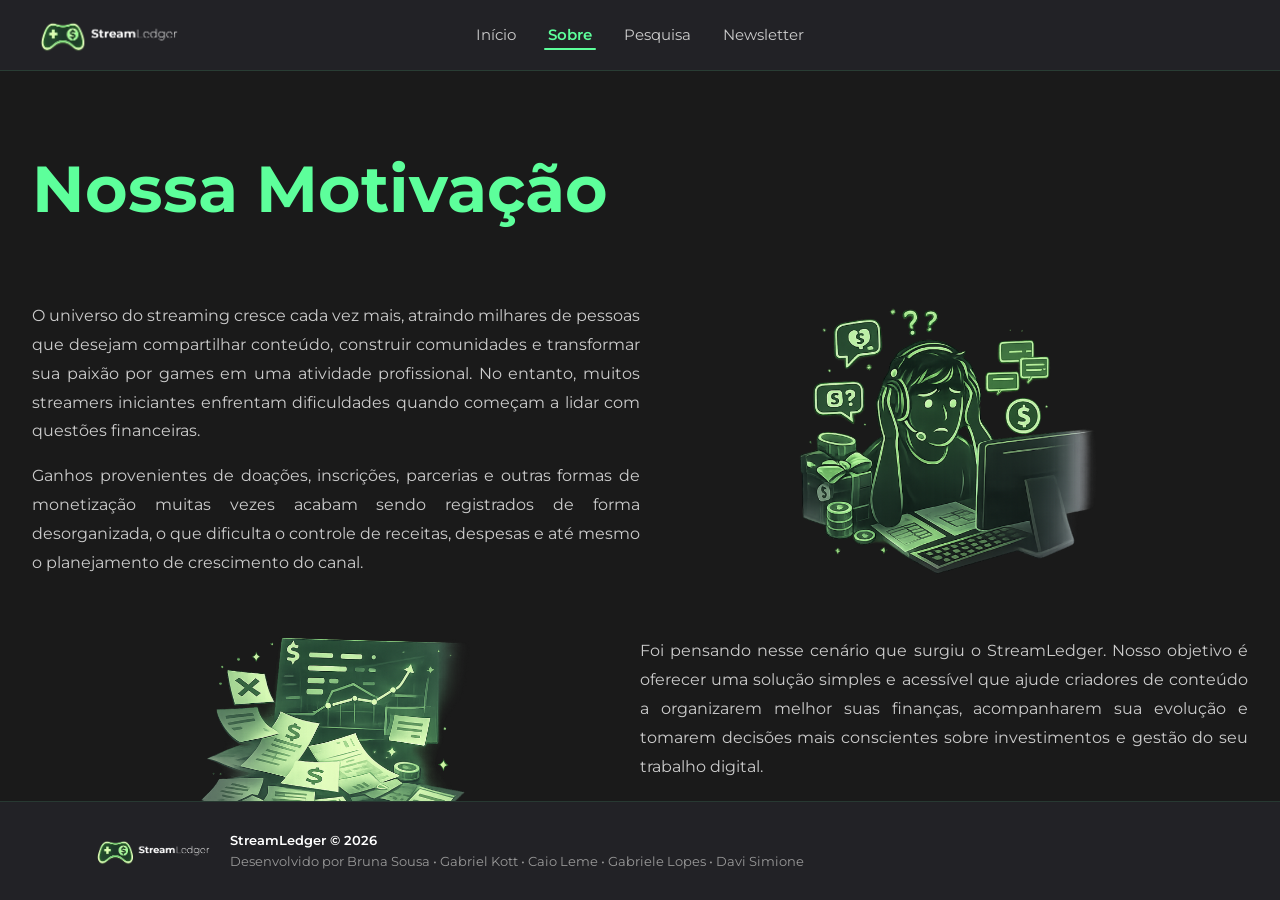
==== about.html @ 036e6f87 "Update logo image paths in about.html" ====
<!DOCTYPE html>
<html lang="pt-BR">
<head>
  <meta charset="UTF-8">
  <meta name="viewport" content="width=device-width, initial-scale=1.0">
  <title>StreamLedger | Sobre</title>
<link rel="stylesheet" href="css/style.css">
  <link href="https://fonts.googleapis.com/css2?family=Montserrat:wght@300;400;500;600;700;800&display=swap" rel="stylesheet">
</head>
<body>

  <header>
    <div class="nav__container">
      <a href="index.html">
        <img src="assets/logo.png" alt="StreamLedger" class="nav__logo">
      </a>
      <nav>
        <ul>
          <li><a href="index.html">Início</a></li>
          <li><a href="about.html" class="nav__link--active">Sobre</a></li>
          <li><a href="research.html">Pesquisa</a></li>
          <li><a href="news.html">Newsletter</a></li>
        </ul>
      </nav>
    </div>
  </header>

  <main>
    <div class="page__container">

      <section class="section-hero">
        <h1>Nossa Motivação</h1>
      </section>

      <div class="two-col">
        <div>
          <p>
            O universo do streaming cresce cada vez mais, atraindo milhares de pessoas que desejam
            compartilhar conteúdo, construir comunidades e transformar sua paixão por games em uma
            atividade profissional. No entanto, muitos streamers iniciantes enfrentam dificuldades
            quando começam a lidar com questões financeiras.
          </p>
          <p>
            Ganhos provenientes de doações, inscrições, parcerias e outras formas de monetização
            muitas vezes acabam sendo registrados de forma desorganizada, o que dificulta o controle
            de receitas, despesas e até mesmo o planejamento de crescimento do canal.
          </p>
        </div>
        <div class="two-col__media two-col__media--motivation" role="img" aria-label="Streamer com dificuldades financeiras"></div>
      </div>

      <div class="two-col">
        <div class="two-col__media two-col__media--solution" role="img" aria-label="Documentos e moedas organizados"></div>
        <div>
          <p>
            Foi pensando nesse cenário que surgiu o StreamLedger. Nosso objetivo é oferecer uma
            solução simples e acessível que ajude criadores de conteúdo a organizarem melhor suas
            finanças, acompanharem sua evolução e tomarem decisões mais conscientes sobre
            investimentos e gestão do seu trabalho digital.
          </p>
          <p>
            Acreditamos que, com as ferramentas certas, streamers podem focar no que realmente
            importa: criar conteúdo, crescer sua comunidade e transformar sua paixão em algo
            sustentável.
          </p>
        </div>
      </div>

      <hr class="section-divider">

      <section class="solution">
        <h2>Nossa Solução</h2>
        <div class="solution__content">
          <p>
            O StreamLedger foi pensado para simplificar a gestão financeira de streamers iniciantes,
            reunindo em um único lugar as informações mais importantes sobre seus ganhos e despesas
            dentro do universo do streaming.
          </p>
          <p>
            A plataforma oferece uma visão geral clara e organizada, através de um dashboard com
            gráficos e indicadores que permitem acompanhar faturamento, custos, lucro e movimentações
            recentes. Dessa forma, o streamer consegue entender melhor de onde vem sua receita e como
            seu dinheiro está sendo utilizado.
          </p>
          <p>
            Além disso, o StreamLedger também permite registrar entradas como doações, inscrições e
            outras fontes de monetização, bem como controlar despesas relacionadas ao canal, como
            equipamentos, softwares ou melhorias no setup. A plataforma também busca facilitar o
            acompanhamento de obrigações financeiras e impostos, ajudando o criador de conteúdo a
            manter tudo mais organizado.
          </p>
          <p>
            Com isso, o StreamLedger transforma dados financeiros em informações claras e acessíveis,
            permitindo que streamers iniciantes tenham mais controle sobre seu crescimento e consigam
            administrar sua atividade de forma mais profissional.
          </p>
        </div>
      </section>

    </div>
  </main>

  <footer>
    <div class="footer__inner">
      <img src="assets/logo.png" alt="StreamLedger" class="footer__logo">
      <div class="footer__text">
        <strong>StreamLedger © 2026</strong><br>
        Desenvolvido por Bruna Sousa &bull; Gabriel Kott &bull; Caio Leme &bull; Gabriele Lopes &bull; Davi Simione
      </div>
    </div>
  </footer>

</body>
</html>
---- css/style.css ----
:root {
  --bg:         #1a1a1a;
  --bg-header:  #222226;
  --neon:       #5DFF9B;
  --neon-hover: #39FF88;
  --neon-dim:   rgba(93,255,155,0.05);
  --neon-glow:  0 0 12px rgba(93,255,155,0.6);
  --card:       #242424;
  --border:     rgba(93,255,155,0.25);
  --text:       #ffffff;
  --text-dim:   #cccccc;
  --text-muted: #999999;
  --red:        #ff4466;
  --yellow:     #ffcc00;
  --radius:     8px;
  --font-title: 'Montserrat', sans-serif;
  --min-viewport: 380px;
}

*, *::before, *::after { margin:0; padding:0; box-sizing:border-box; }
html {
  scroll-behavior: smooth;
  min-width: var(--min-viewport);
}

body {
  background: var(--bg);
  color: var(--text);
  font-family: 'Montserrat', sans-serif;
  font-size: 16px;
  font-weight: normal;
  line-height: 1.65;
  min-width: var(--min-viewport);
  height: 100vh;
  display: flex;
  flex-direction: column;
  overflow: hidden;
}

p, span { font-size: 16px; font-weight: normal; }

img { max-width: 100%; display: block; }
a { color: var(--neon); text-decoration: none; transition: color 0.2s; }
a:hover { color: var(--neon-hover); }

h1 { font-size: 65px; font-weight: 700; }

header {
  background: var(--bg-header);
  border-bottom: 1px solid rgba(93,255,155,0.12);
  position: sticky;
  top: 0;
  z-index: 100;
}

main {
  flex: 1;
  overflow: auto;
  scrollbar-width: thin;
  scrollbar-color: var(--neon) var(--bg);
}

main.page--centered {
  display: flex;
  flex-direction: column;
}

.nav__container {
  max-width: 1280px;
  margin: 0 auto;
  padding: 12px 16px;
  display: flex;
  flex-direction: column;
  align-items: center;
  justify-content: center;
  min-height: 56px;
  gap: 12px;
}

.nav__container nav {
  width: 100%;
  display: flex;
  justify-content: center;
}

.nav__container nav ul {
  justify-content: center;
  flex-wrap: wrap;
  gap: 4px;
}

.nav__container > a {
  position: relative;
  flex-shrink: 0;
}

.nav__logo {
  height: 36px;
  width: auto;
}

nav ul {
  list-style: none;
  display: flex;
  gap: 8px;
}

nav ul li a {
  padding: 6px 10px;
  font-size: 13px;
  color: #ccc;
  border-radius: 4px;
  transition: color 0.2s;
}

@media (min-width: 600px) {
  .nav__container {
    flex-direction: row;
    padding: 0 24px;
    min-height: 64px;
    flex-wrap: nowrap;
    justify-content: flex-start;
  }

  .nav__container nav {
    width: auto;
  }

  .nav__container nav ul {
    justify-content: flex-end;
  }

  .nav__logo {
    height: 40px;
  }

  nav ul li a {
    font-size: 14px;
    padding: 6px 12px;
  }
}

@media (min-width: 801px) {
  .nav__container {
    padding: 0 32px;
    height: 70px;
    position: relative;
    justify-content: flex-start;
  }

  .nav__container nav {
    position: absolute;
    left: 50%;
    transform: translateX(-50%);
  }

  .nav__logo {
    height: 44px;
  }

  nav ul li a {
    font-size: 15px;
    padding: 6px 14px;
  }

  nav ul li a.nav__link--active::after {
    left: 14px;
    right: 14px;
  }
}

nav ul li a:hover { color: var(--neon-hover); }

nav ul li a.nav__link--active {
  color: var(--neon);
  font-weight: 600;
  position: relative;
}

nav ul li a.nav__link--active::after {
  content: '';
  position: absolute;
  left: 10px;
  right: 10px;
  bottom: 0;
  height: 2px;
  background: var(--neon);
  border-radius: 1px;
}

.page__container {
  max-width: 1280px;
  margin: 0 auto;
  padding: 0 32px;
  width: 100%;
}

.hero {
  padding: 80px 0 60px;
}

.hero__inner {
  display: grid;
  grid-template-columns: 1fr 1fr;
  gap: 40px;
  align-items: center;
}

.hero__text h1 {
  font-size: 65px;
  font-weight: 700;
  color: var(--neon);
  line-height: 1.1;
  margin-bottom: 28px;
}

.hero__text p {
  font-size: 16px;
  font-weight: normal;
  color: var(--text-dim);
  line-height: 1.8;
}

.hero__image {
  display: flex;
  justify-content: center;
  align-items: center;
}

.hero__image img {
  max-width: min(460px, 85%);
  width: 100%;
  height: auto;
  display: block;
}

.section-hero {
  padding: 64px 0 40px;
}

.section-hero h1 {
  font-size: 65px;
  font-weight: 700;
  color: var(--neon);
  margin-bottom: 20px;
}

.two-col {
  display: grid;
  grid-template-columns: 1fr 1fr;
  align-items: center;
  margin-bottom: 60px;
}

.two-col--reversed {
  display: flex;
  flex-direction: row-reverse;
  direction: ltr;
}
.two-col--reversed > * {
  flex: 1;
  min-width: 0;
}

.two-col p {
  font-size: 16px;
  font-weight: normal;
  color: var(--text-dim);
  line-height: 1.8;
  margin-bottom: 16px;
  text-align: justify;
}

.two-col p:last-child { margin-bottom: 0; }

.two-col__media,
.research-section__media {
  display: flex;
  justify-content: center;
  align-items: center;
}

.two-col__media img,
.research-section__media img {
  max-width: 100%;
  height: auto;
}

.two-col .two-col__media {
  height: 100%;
  min-height: 0;
  background-repeat: no-repeat;
  background-position: center;
  background-size: contain;
}

.two-col .two-col__media--motivation {
  background-image: url(../assets/motivacao.svg);
}

.two-col .two-col__media--solution {
  background-image: url(../assets/solucao.svg);
}

.solution {
  padding: 48px 0;
  border-top: 1px solid rgba(93,255,155,0.1);
}

.solution__content {
  display: flex;
  flex-direction: column;
  max-width: 800px;
  margin: 0 auto;
}
.solution h2 {
  font-size: 36px;
  font-weight: 800;
  color: var(--neon);
  text-align: center;
  margin-bottom: 32px;
}

.solution p {
  font-size: 16px;
  font-weight: normal;
  color: var(--text-dim);
  line-height: 1.85;
  margin-bottom: 20px;
}

.research-hero {
  padding: 64px 0 20px;
  text-align: center;
}

.research-hero__content {
  display: flex;
  flex-direction: column;
  max-width: 800px;
  margin: 0 auto;
  text-align: left;
  gap: 20px;
}

.research-hero h1 {
  font-size: 65px;
  font-weight: 700;
  color: var(--neon);
  margin-bottom: 28px;
  line-height: 1.2;
}

.research-hero p {
  font-size: 16px;
  font-weight: normal;
  color: var(--text-dim);
  line-height: 1.8;
  max-width: 820px;
}

.table-wrapper {
  overflow-x: auto;
  border: 1px solid var(--border);
  border-radius: var(--radius);
  margin: 36px 0;
}

table {
  width: 100%;
  border-collapse: collapse;
  font-size: 14px;
}

thead {
  background: #1e3020;
}

thead th {
  padding: 14px 20px;
  text-align: left;
  font-weight: 700;
  color: var(--neon);
  font-size: 13px;
  letter-spacing: 0.5px;
  border-bottom: 1px solid var(--border);
}

tbody tr {
  border-bottom: 1px solid rgba(255,255,255,0.06);
  transition: background 0.15s;
}

tbody tr:last-child { border-bottom: none; }
tbody tr:hover { background: rgba(93,255,155,0.05); }

tbody td {
  padding: 13px 20px;
  color: var(--text-dim);
  vertical-align: middle;
}

.table__platform {
  display: inline-flex;
  align-items: center;
  gap: 8px;
  font-weight: 600;
  color: var(--text);
}

.table__badge {
  width: 28px; height: 28px;
  border-radius: 6px;
  display: flex; align-items: center; justify-content: center;
  font-size: 13px;
  font-weight: 800;
}

.badge {
  display: inline-block;
  padding: 2px 10px;
  border-radius: 20px;
  font-size: 12px;
  font-weight: 600;
}

.badge--high   { background: rgba(93,255,155,0.12); color: var(--neon); border: 1px solid rgba(93,255,155,0.3); }
.badge--medium { background: rgba(255,204,0,0.12);  color: var(--yellow); border: 1px solid rgba(255,204,0,0.3); }

.research-section {
  padding: 48px 0;
  border-top: 1px solid rgba(93,255,155,0.1);
}

.research-section h2 {
  font-size: 34px;
  font-weight: 800;
  color: var(--neon);
  text-align: center;
  margin-bottom: 28px;
}

.research-section__cols {
  display: flex;
  align-items: stretch;
  gap: 24px;
  width: 100%;
}

.research-section__cols .research-section__text {
  flex: 1 1 50%;
  display: flex;
  flex-direction: column;
  gap: 20px;
}

.research-section__cols .research-section__media {
  flex: 1 1 50%;
  min-width: 0;
  display: flex;
  justify-content: center;
  align-items: center;
}

.research-section__cols .research-section__media img {
  width: 100%;
  max-width: 100%;
  height: auto;
}

.research-section__cols p {
  font-size: 16px;
  font-weight: normal;
  color: var(--text-dim);
  line-height: 1.8;
  margin: 0;
}

.research-section__full p {
  font-size: 16px;
  font-weight: normal;
  color: var(--text-dim);
  line-height: 1.85;
  margin-bottom: 20px;
}

.research-section__full p:last-child { margin-bottom: 0; }

.media-block {
  margin: 40px 0 0;
  border-radius: var(--radius);
  overflow: hidden;
  display: flex;
  justify-content: center;
}

.media-block video {
  width: 100%;
  max-width: 1030px;
  aspect-ratio: 1030 / 557;
  border-radius: var(--radius);
  border: 1px solid var(--border);
  display: block;
  object-fit: cover;
}

.newsletter {
  display: flex;
  align-items: center;
  flex: 1;
  padding: 40px 0;
}

.newsletter__inner {
  display: grid;
  grid-template-columns: 1fr 1fr;
  gap: 60px;
  align-items: center;
  width: 100%;
}

.newsletter__form-side {
  width: 100%;
  display: flex;
  flex-direction: column;
  align-items: center;
  justify-content: center;
}

.newsletter__form-side h1 {
  font-size: 65px;
  font-weight: 700;
  color: var(--neon);
  margin-bottom: 10px;
  line-height: 1.1;
}

.newsletter__form-side .newsletter__subtitle {
  font-size: 26px;
  color: var(--text-dim);
  margin-bottom: 36px;
  font-weight: lighter;
}

.newsletter__form {
  display: flex;
  align-items: center;
  justify-content: center;
  width: 100%;
  max-width: 468px;
  flex-direction: column;
  gap: 20px;
}
.form__group { margin-bottom: 20px; width: 100%; }

.form__label {
  display: block;
  font-size: 14px;
  color: #C1FAD7;
  margin-bottom: 8px;
  font-weight: 500;
}

.form__input {
  width: 100%;
  background: transparent;
  border: 1.5px solid var(--neon);
  color: var(--text);
  padding: 12px 16px 12px 42px;
  font-size: 14px;
  border-radius: 6px;
  outline: none;
  transition: border-color 0.2s, box-shadow 0.2s;
  font-family: inherit;
}

.form__input::placeholder { color: rgba(255,255,255,0.35); }
.form__input:focus {
  border-color: var(--neon-hover);
  box-shadow: 0 0 0 3px rgba(93,255,155,0.1);
}

.form__field-wrap {
  position: relative;
}

.form__field-icon {
  position: absolute;
  left: 14px;
  top: 50%;
  transform: translateY(-50%);
  color: var(--neon);
  font-size: 16px;
  opacity: 0.7;
  pointer-events: none;
  display: flex;
  align-items: center;
  justify-content: center;
}

.form__field-icon img {
  width: 20px;
  height: 20px;
  display: block;
  object-fit: contain;
}

.form__submit {
  display: block;
  width: 200px;
  padding: 11px 0;
  background: var(--neon);
  color: #0a0a0a;
  border: 1.5px solid var(--neon);
  border-radius: 6px;
  font-size: 15px;
  font-weight: 500;
  cursor: pointer;
  text-align: center;
  transition: background 0.2s, border-color 0.2s, transform 0.2s, box-shadow 0.2s;
  font-family: inherit;
  margin-top: 8px;
}

.form__submit:hover {
  background: var(--neon-hover);
  border-color: var(--neon-hover);
  color: #0a0a0a;
  transform: translateY(-2px);
  box-shadow: 0 4px 20px rgba(93, 255, 155, 0.35);
}

.form__submit:active {
  transform: translateY(0);
  box-shadow: 0 2px 8px rgba(93, 255, 155, 0.25);
}

.newsletter__media {
  display: flex;
  justify-content: center;
  align-items: center;
}

.success-page {
  min-height: calc(100vh - 70px - 80px);
  position: relative;
  display: flex;
  align-items: center;
  justify-content: center;
  padding: 60px 24px;
  overflow: hidden;
}

.success-page__bg {
  position: absolute;
  inset: 0;
  display: flex;
  align-items: center;
  justify-content: flex-end;
  padding-right: 40px;
  opacity: 0.25;
  filter: blur(3px);
  pointer-events: none;
}

.success-page__bg img { max-width: 460px; }

.success-page__card {
  position: relative;
  z-index: 1;
  background: #1e2a1e;
  border: 1.5px solid var(--neon);
  border-radius: 16px;
  padding: 56px 52px;
  text-align: center;
  max-width: 480px;
  width: 100%;
}

.success-page__card h2 {
  font-size: 42px;
  font-weight: 800;
  color: var(--neon);
  margin-bottom: 16px;
}

.success-page__card p {
  font-size: 16px;
  font-weight: normal;
  color: var(--text-dim);
  line-height: 1.7;
  margin-bottom: 32px;
}

.success-page__cta {
  display: inline-block;
  padding: 10px 32px;
  background: transparent;
  color: var(--text);
  border: 1.5px solid var(--neon);
  border-radius: 6px;
  font-size: 15px;
  font-weight: 500;
  cursor: pointer;
  transition: all 0.2s;
  font-family: inherit;
}

.success-page__cta:hover {
  background: rgba(93,255,155,0.1);
  color: var(--neon);
}

footer {
  background: var(--bg-header);
  border-top: 1px solid rgba(93,255,155,0.1);
  padding: 24px 16px;
}

.footer__inner {
  max-width: 1100px;
  margin: 0 auto;
  display: flex;
  flex-direction: column;
  align-items: center;
  gap: 12px;
  text-align: center;
}

.footer__logo {
  height: 32px;
  width: auto;
}

.footer__text {
  font-size: 12px;
  color: var(--text-muted);
  line-height: 1.6;
}

@media (min-width: 480px) {
  footer {
    padding: 24px 20px;
  }

  .footer__inner {
    gap: 14px;
  }

  .footer__text {
    font-size: 13px;
  }
}

@media (min-width: 601px) {
  footer {
    padding: 28px 32px;
  }

  .footer__inner {
    flex-direction: row;
    align-items: center;
    gap: 16px;
    text-align: left;
  }

  .footer__logo {
    height: 36px;
  }
}

.footer__text strong {
  color: var(--text);
  font-weight: 600;
}

.section-divider {
  border: none;
  border-top: 1px solid rgba(93,255,155,0.1);
  margin: 0;
}

.scanlines::before {
  content: '';
  position: relative;
  inset: 0;
  background: repeating-linear-gradient(
    0deg,
    transparent,
    transparent 2px,
    rgba(0,0,0,0.03) 2px,
    rgba(0,0,0,0.03) 4px
  );
  pointer-events: none;
  z-index: 9999;
}

.hero { position: relative; overflow: hidden; }

.hero h1 {
  font-size: 65px;
  font-weight: 700;
  margin-bottom: 16px;
}

.hero h1 span { color: var(--neon); }

.hero > p {
  font-size: 16px;
  font-weight: normal;
  color: var(--text-dim);
  line-height: 1.8;
  max-width: 680px;
  margin: 0 auto;
  text-align: center;
}

.hero-glow {
  position: absolute;
  width: 500px;
  height: 500px;
  background: radial-gradient(circle, rgba(93,255,155,0.07) 0%, transparent 70%);
  top: 50%;
  left: 50%;
  transform: translate(-50%, -50%);
  pointer-events: none;
}

.hero-tag {
  font-family: var(--font-title);
  font-size: 13px;
  letter-spacing: 3px;
  color: var(--neon);
  text-transform: uppercase;
  margin-bottom: 12px;
  opacity: 0.85;
  text-align: center;
}

.section-tag {
  font-family: var(--font-title);
  font-size: 13px;
  letter-spacing: 2px;
  color: var(--neon);
  text-transform: uppercase;
  margin-bottom: 6px;
  opacity: 0.85;
}

.section-title span { color: var(--neon); }

.form-panel {
  background: var(--card);
  border: 1px solid var(--border);
  border-radius: var(--radius);
  padding: 32px;
}

.form-row {
  display: grid;
  grid-template-columns: 1fr 1fr;
  gap: 16px;
}

.form-select {
  width: 100%;
  background: transparent;
  border: 1.5px solid var(--neon);
  color: var(--text);
  padding: 12px 36px 12px 16px;
  font-size: 14px;
  border-radius: 6px;
  outline: none;
  transition: border-color 0.2s, box-shadow 0.2s;
  font-family: inherit;
  cursor: pointer;
  appearance: none;
  background-image: url("data:image/svg+xml,%3Csvg xmlns='http://www.w3.org/2000/svg' width='12' height='8' viewBox='0 0 12 8'%3E%3Cpath d='M1 1l5 5 5-5' stroke='%235DFF9B' stroke-width='1.5' fill='none' stroke-linecap='round'/%3E%3C/svg%3E");
  background-repeat: no-repeat;
  background-position: right 14px center;
}

.form-select option {
  background: var(--bg-header);
  color: var(--text);
}

.form-select:focus {
  border-color: var(--neon-hover);
  box-shadow: 0 0 0 3px rgba(93,255,155,0.1);
}

.form-textarea {
  width: 100%;
  background: transparent;
  border: 1.5px solid var(--neon);
  color: var(--text);
  padding: 12px 16px;
  font-size: 14px;
  border-radius: 6px;
  outline: none;
  transition: border-color 0.2s, box-shadow 0.2s;
  font-family: inherit;
  resize: vertical;
  min-height: 100px;
}

.form-textarea::placeholder { color: rgba(255,255,255,0.35); }

.form-textarea:focus {
  border-color: var(--neon-hover);
  box-shadow: 0 0 0 3px rgba(93,255,155,0.1);
}

.form-check {
  display: flex;
  align-items: flex-start;
  gap: 10px;
  font-size: 14px;
  color: var(--text-dim);
  cursor: pointer;
  line-height: 1.5;
}

.form-check input[type="checkbox"] {
  margin-top: 2px;
  accent-color: var(--neon);
  width: 16px;
  height: 16px;
  flex-shrink: 0;
  cursor: pointer;
}

.form-submit {
  display: block;
  width: 100%;
  padding: 14px 24px;
  background: var(--neon);
  color: #0a1a0f;
  border: none;
  border-radius: 6px;
  font-size: 15px;
  font-weight: 700;
  cursor: pointer;
  transition: all 0.2s;
  font-family: var(--font-title), inherit;
  letter-spacing: 0.5px;
  margin-top: 8px;
}

.form-submit:hover {
  background: var(--neon-hover);
  transform: translateY(-1px);
  box-shadow: 0 4px 16px rgba(93,255,155,0.25);
}

.card {
  background: var(--card);
  border: 1px solid var(--border);
  border-radius: var(--radius);
  padding: 20px;
}

.card-icon { font-size: 24px; margin-bottom: 8px; }

.card-title {
  font-weight: 700;
  font-size: 15px;
  color: var(--text);
  margin-bottom: 4px;
}

.styled-list { list-style: none; padding: 0; }

.styled-list li {
  position: relative;
  padding: 4px 0 4px 18px;
  font-size: 13px;
  color: var(--text-dim);
}

.styled-list li::before {
  content: '▸';
  position: absolute;
  left: 0;
  color: var(--neon);
  font-size: 11px;
}

.footer-links {
  display: flex;
  gap: 20px;
  justify-content: center;
  flex-wrap: wrap;
  margin-bottom: 12px;
}

.footer-links a {
  font-size: 13px;
  color: var(--text-muted);
  transition: color 0.2s;
}

.footer-links a:hover { color: var(--neon); }

.footer-desc {
  font-size: 13px;
  color: var(--text-muted);
  margin: 8px 0 16px;
  text-align: center;
}

.footer-copy {
  font-size: 12px;
  color: var(--text-muted);
  text-align: center;
}


.selector {
  border: solid red 1px;
}

@media (max-width: 800px) {
  .hero__inner,
  .two-col,
  .newsletter__inner { grid-template-columns: 1fr; }

  .research-section__cols {
    flex-direction: column;
  }
  .research-section__cols .research-section__text,
  .research-section__cols .research-section__media { flex: 1 1 auto; }

  .two-col--reversed { flex-direction: column-reverse; }

  .hero__text h1,
  .newsletter__form-side h1,
  .section-hero h1,
  .research-hero h1,
  .hero h1 { font-size: 42px; font-weight: 700; }

  .hero__image {
    order: -1;
    justify-content: center;
    align-items: center;
  }

  .hero__image img,
  .newsletter__media img,
  .research-section__media img {
    margin-left: auto;
    margin-right: auto;
    display: block;
  }

  .page__container { padding: 0 16px; }
  .form__submit { width: 100%; }

  .success-page__card { padding: 36px 24px; }

  .form-panel { padding: 20px; }
  .form-row { grid-template-columns: 1fr; }

  
}
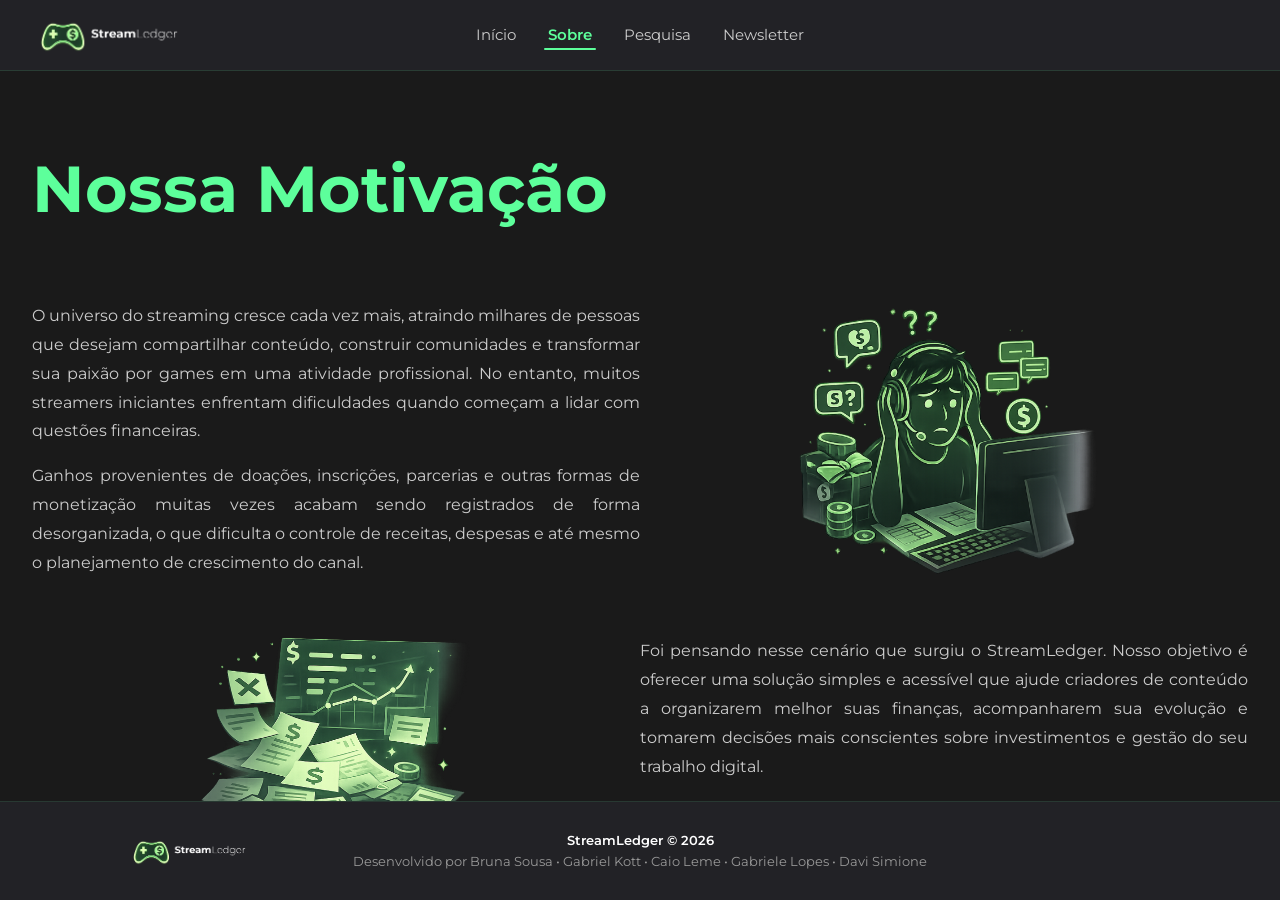
==== commit d2bea8ae: "Merge pull request #7 from GabrielKott/refactor Reafctor to Main" ====
--- a/about.html
+++ b/about.html
@@ -4,7 +4,7 @@
   <meta charset="UTF-8">
   <meta name="viewport" content="width=device-width, initial-scale=1.0">
   <title>StreamLedger | Sobre</title>
-<link rel="stylesheet" href="css/style.css">
+  <link rel="stylesheet" href="css/style.css">
   <link href="https://fonts.googleapis.com/css2?family=Montserrat:wght@300;400;500;600;700;800&display=swap" rel="stylesheet">
 </head>
 <body>
--- a/css/style.css
+++ b/css/style.css
@@ -23,6 +23,111 @@
   min-width: var(--min-viewport);
 }
 
+/* -------------------------------------------------- */
+/* Styles moved from /test.html (page-specific dashboard) */
+/* Kept here so global stylesheet controls appearance */
+
+/* pequenas extensões específicas para a página de dashboard */
+.dashboard { display:flex; min-height: calc(100vh - 0px); }
+.sidebar { width:220px; background:var(--bg-header); border-right:1px solid rgba(93,255,155,0.06); padding:24px; display:flex; flex-direction:column; gap:18px; }
+.sidebar .nav__logo { height:36px; }
+.nav-vertical ul{ list-style:none; padding:0; margin:0; display:flex; flex-direction:column; gap:10px; }
+.nav-vertical a{ display:flex; align-items:center; gap:12px; color:var(--text-dim); padding:10px; border-radius:8px; width:100%; transition:background .15s, color .15s, transform .12s; }
+.nav-vertical a:hover{ background: rgba(93,255,155,0.03); color:var(--neon); transform: translateX(6px); }
+.nav-vertical img.icon{ width:20px; height:20px; }
+
+.main-dashboard { flex:1; padding:28px 36px; overflow:auto; }
+.topbar { display:flex; justify-content:space-between; align-items:center; gap:12px; margin-bottom:20px; }
+.greeting { display:flex; align-items:center; gap:14px; }
+.greeting img { width:44px; height:44px; border-radius:8px; }
+.greeting h2 { color:var(--neon); margin:0; font-size:20px; }
+.greeting p { margin:0; color:var(--text-dim); font-size:13px; }
+
+
+.metrics { display:grid; grid-template-columns: repeat(3, 1fr); gap:16px; margin-bottom:20px; }
+.metric-card { background:var(--card); border:1px solid var(--border); padding:22px; border-radius:14px; display:block; transition:transform .12s, box-shadow .12s; position:relative; overflow:hidden; }
+.metric-card:hover { transform: translateY(-6px); box-shadow: var(--neon-glow); }
+.metric-badge { width:48px; height:48px; border-radius:12px; display:flex; align-items:center; justify-content:center; box-shadow: 0 4px 14px rgba(0,0,0,0.25); flex-shrink:0; }
+.metric-badge img{ width:24px; height:24px; display:block }
+.metric-meta { margin-left:0; }
+.metric-label { color:var(--text-dim); font-size:14px; margin-bottom:8px; }
+.metric-value { font-size:32px; font-weight:600; color:var(--text); line-height:1; margin-bottom:8px; }
+.metric-percent { font-size:14px; color:var(--text-dim); display:inline-block }
+.metric-percent .percent-number { font-weight:700; margin-right:8px; }
+.metric-percent .percent-note { color:var(--text-dim); font-weight:400; opacity:0.9 }
+.metric-percent .percent-number.positive { color:#27e36a; }
+.metric-percent .percent-number.negative { color:var(--red); }
+.metric-row { display:flex; align-items:center; gap:16px; }
+
+.transactions { background:var(--card); border:1px solid var(--border); border-radius:12px; padding:18px; }
+.transactions-header { padding-left:8px; }
+.transactions-header h1 { margin:0 0 4px 0; color:var(--text); font-size:32px; font-weight:600; line-height:1; }
+.transactions-subtitle { margin:0 0 10px 0; color:var(--text-dim); font-size:14px; font-weight:300; }
+.transaction-item { display:flex; justify-content:space-between; align-items:center; padding:12px 8px; border-bottom:1px solid rgba(255,255,255,0.03); transition:background .12s; }
+.transaction-item:last-child { border-bottom:none; }
+.transaction-item:hover { background: rgba(93,255,155,0.03); }
+.trans-left { display:flex; align-items:center; gap:12px; }
+.trans-avatar { width:40px; height:40px; border-radius:8px; background: rgba(255,255,255,0.02); display:flex; align-items:center; justify-content:center; }
+.trans-title { font-weight:700; color:var(--text); font-size:14px; }
+.trans-meta { font-size:12px; color:var(--text-muted); }
+.trans-amount { font-weight:800; }
+.trans-amount.positive { color:#27e36a; }
+.trans-amount.negative { color:var(--red); }
+
+.footer-dashboard { margin-top:18px; display:flex; align-items:center; gap:12px; color:var(--text-muted); }
+
+@media (max-width:900px) {
+  .sidebar{ display:none }
+  .metrics{ grid-template-columns:1fr; gap:14px }
+  .main-dashboard{ padding:18px }
+  .metric-value{ font-size:28px }
+  .metric-badge{ width:48px; height:48px; border-radius:10px }
+  .metric-badge img{ width:24px; height:24px }
+  .metric-row{ gap:12px; align-items:center }
+  .metric-meta{ margin-left:0 }
+  .transactions{ padding:14px }
+  .transaction-item{ padding:10px 6px }
+  .trans-title{ font-size:13px }
+  .trans-meta{ font-size:11px }
+}
+
+/* Adjust sidebar logo and footer layout */
+.sidebar .nav__logo { height:48px; }
+
+/* Make footer content span the full available width inside main (will not overlap sidebar)
+  - remove max-width so it stretches; keep padding aligned with main content */
+footer { padding:24px 0; }
+.footer__inner { max-width: none; width:100%; margin:0; padding:0 36px; box-sizing:border-box; display:flex; justify-content:center; align-items:center; gap:12px; position:relative; }
+.footer__logo { position:absolute; left:36px; top:50%; transform:translateY(-50%); height:36px; }
+.footer__text { text-align:center; margin:0 auto }
+
+/* hamburger menu (CSS only) */
+#nav-toggle { display: none; }
+.hamburger { display: none; background: transparent; border:1px solid rgba(255,255,255,0.04); padding:8px; border-radius:8px; cursor:pointer; }
+.hamburger .bars { width:18px; height:2px; background:var(--text); display:block; position:relative; }
+.hamburger .bars::before, .hamburger .bars::after { content: ''; position:absolute; left:0; width:18px; height:2px; background:var(--text); }
+.hamburger .bars::before { top:-6px; }
+.hamburger .bars::after { top:6px; }
+
+/* sidebar slide behavior on small screens */
+@media (max-width:900px) {
+  .sidebar { display:flex; position:fixed; left:0; top:0; bottom:0; width:260px; transform:translateX(-110%); transition:transform .28s ease; z-index:260; padding-top:20px; }
+  /* when checked, show sidebar */
+  #nav-toggle:checked ~ .dashboard .sidebar { transform: translateX(0); }
+
+  .nav-overlay { display:none; }
+  #nav-toggle:checked ~ .nav-overlay { display:block; position:fixed; inset:0; background:rgba(0,0,0,0.45); z-index:240; }
+  .hamburger { display:inline-flex; align-items:center; justify-content:center; }
+  .topbar { gap:8px; }
+  .greeting { margin-left:6px; }
+}
+@media (max-width:900px) {
+  .footer__inner { padding:0 18px }
+  .footer__logo { position:static; transform:none; height:32px }
+}
+
+/* End moved styles */
+
 body {
   background: var(--bg);
   color: var(--text);
@@ -111,6 +216,7 @@
   color: #ccc;
   border-radius: 4px;
   transition: color 0.2s;
+  width: 80px;
 }
 
 @media (min-width: 600px) {
@@ -221,6 +327,38 @@
   line-height: 1.8;
 }
 
+/* primary call-to-action button used across pages */
+.cta-btn {
+  display: inline-block;
+  padding: 10px 16px;
+  border-radius: 999px;
+  background: transparent;
+  border: 1.5px solid rgba(93,255,155,0.18);
+  color: var(--text);
+  cursor: pointer;
+  font-weight: 600;
+  text-decoration: none;
+  transition: background .20s ease, transform .12s ease, box-shadow .12s ease, color .12s ease;
+}
+.cta-btn:hover {
+  background: rgba(93,255,155,0.08);
+  transform: translateY(-2px);
+  box-shadow: 0 6px 18px rgba(93,255,155,0.06);
+}
+.cta-btn:focus {
+  outline: none;
+  box-shadow: 0 0 0 4px rgba(93,255,155,0.06);
+}
+
+/* small helpers to replace inline styles used in templates */
+.ml-8 { margin-left: 8px; }
+.mt-24 { margin-top: 24px; }
+.mt-28 { margin-top: 28px; }
+.mb-24 { margin-bottom: 24px; }
+.avatar-img-sm img { width: 22px; height: auto; }
+.flex-fill { flex: 1; }
+.footer--spaced { margin-top: 24px; }
+
 .hero__image {
   display: flex;
   justify-content: center;
@@ -536,10 +674,10 @@
 }
 
 .newsletter__form-side .newsletter__subtitle {
-  font-size: 26px;
+  font-size: 20px;
   color: var(--text-dim);
-  margin-bottom: 36px;
-  font-weight: lighter;
+  margin-bottom: 20px;
+  font-weight: 300;
 }
 
 .newsletter__form {
@@ -780,9 +918,10 @@
   margin: 0;
 }
 
+/* ── Scanlines overlay ───────────────────────────────────── */
 .scanlines::before {
   content: '';
-  position: relative;
+  position: fixed;
   inset: 0;
   background: repeating-linear-gradient(
     0deg,
@@ -795,6 +934,7 @@
   z-index: 9999;
 }
 
+/* ── Hero extras (cadastro) ──────────────────────────────── */
 .hero { position: relative; overflow: hidden; }
 
 .hero h1 {
@@ -837,6 +977,7 @@
   text-align: center;
 }
 
+/* ── Section labels ──────────────────────────────────────── */
 .section-tag {
   font-family: var(--font-title);
   font-size: 13px;
@@ -849,6 +990,7 @@
 
 .section-title span { color: var(--neon); }
 
+/* ── Form panel & layout ─────────────────────────────────── */
 .form-panel {
   background: var(--card);
   border: 1px solid var(--border);
@@ -862,6 +1004,7 @@
   gap: 16px;
 }
 
+/* ── Form elements ───────────────────────────────────────── */
 .form-select {
   width: 100%;
   background: transparent;
@@ -954,6 +1097,7 @@
   box-shadow: 0 4px 16px rgba(93,255,155,0.25);
 }
 
+/* ── Info cards ──────────────────────────────────────────── */
 .card {
   background: var(--card);
   border: 1px solid var(--border);
@@ -970,6 +1114,7 @@
   margin-bottom: 4px;
 }
 
+/* ── Styled list ─────────────────────────────────────────── */
 .styled-list { list-style: none; padding: 0; }
 
 .styled-list li {
@@ -987,6 +1132,7 @@
   font-size: 11px;
 }
 
+/* ── Footer extended (cadastro) ──────────────────────────── */
 .footer-links {
   display: flex;
   gap: 20px;
@@ -1063,4 +1209,4 @@
   .form-row { grid-template-columns: 1fr; }
 
   
-}
+}
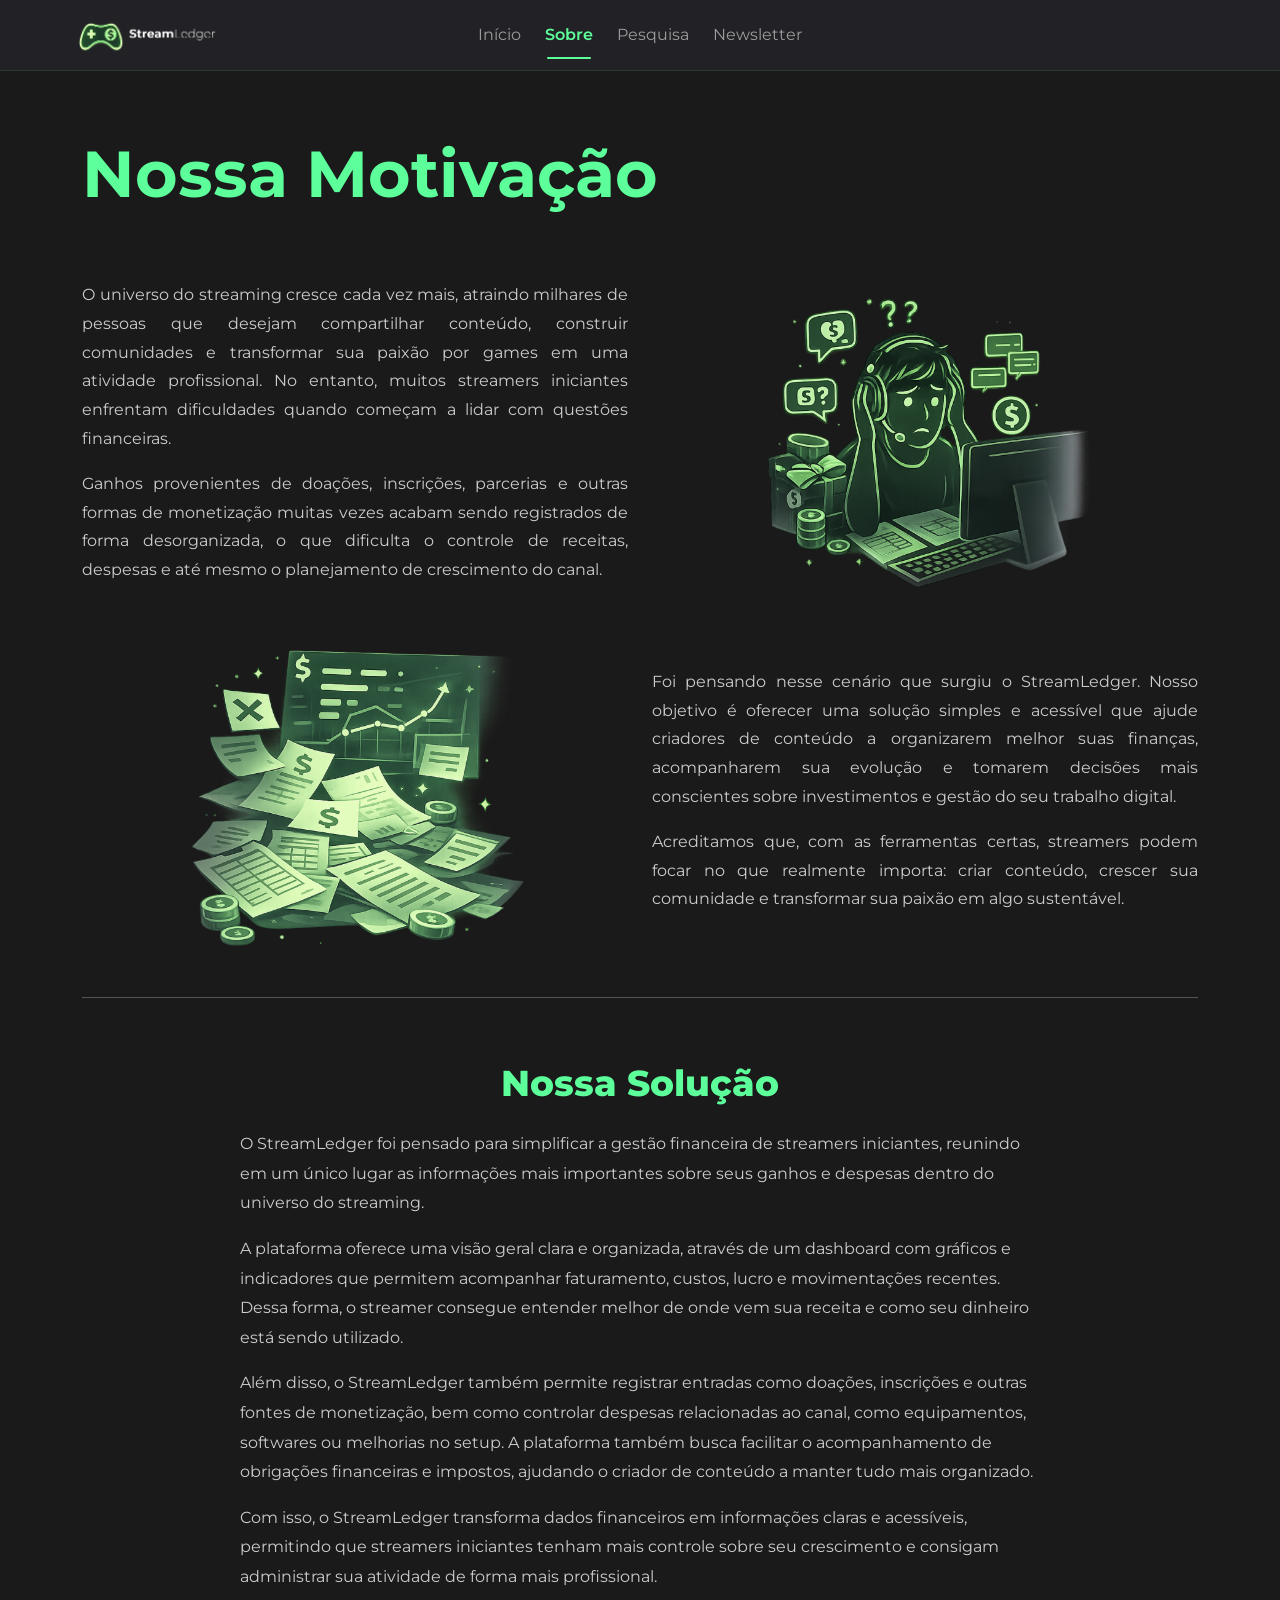
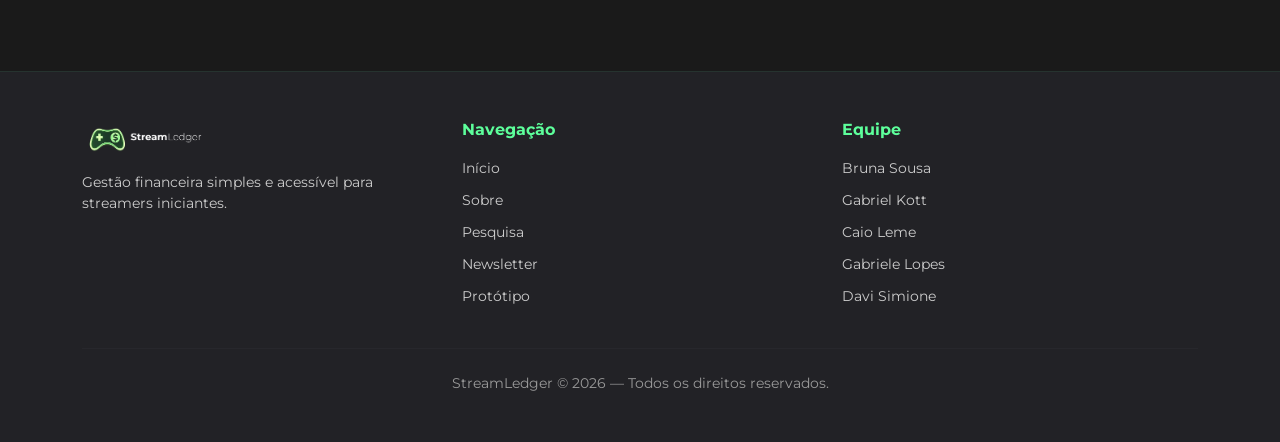
==== commit 24d611a3: "Refactor: update HTML structure and styles across multiple pages to enhance UI with Bootstrap integr" ====
--- a/about.html
+++ b/about.html
@@ -1,64 +1,80 @@
 <!DOCTYPE html>
-<html lang="pt-BR">
+<html lang="pt-BR" data-bs-theme="dark">
 <head>
   <meta charset="UTF-8">
   <meta name="viewport" content="width=device-width, initial-scale=1.0">
   <title>StreamLedger | Sobre</title>
+  <link href="https://cdn.jsdelivr.net/npm/bootstrap@5.3.3/dist/css/bootstrap.min.css" rel="stylesheet">
+  <link href="https://fonts.googleapis.com/css2?family=Montserrat:wght@300;400;500;600;700;800&display=swap" rel="stylesheet">
   <link rel="stylesheet" href="css/style.css">
-  <link href="https://fonts.googleapis.com/css2?family=Montserrat:wght@300;400;500;600;700;800&display=swap" rel="stylesheet">
 </head>
 <body>
 
-  <header>
-    <div class="nav__container">
-      <a href="index.html">
-        <img src="assets/logo.png" alt="StreamLedger" class="nav__logo">
+  <header class="sticky-top" style="background: var(--bg-header); border-bottom: 1px solid rgba(93,255,155,0.12);">
+    <nav class="navbar navbar-expand-md navbar-dark container-xl py-2">
+      <button class="navbar-toggler" type="button" data-bs-toggle="offcanvas" data-bs-target="#mainNav" aria-controls="mainNav" aria-label="Abrir menu">
+        <span class="navbar-toggler-icon"></span>
+      </button>
+      <a class="navbar-brand" href="index.html">
+        <img src="assets/logo.png" alt="StreamLedger" height="44">
       </a>
-      <nav>
-        <ul>
-          <li><a href="index.html">Início</a></li>
-          <li><a href="about.html" class="nav__link--active">Sobre</a></li>
-          <li><a href="research.html">Pesquisa</a></li>
-          <li><a href="news.html">Newsletter</a></li>
-        </ul>
-      </nav>
-    </div>
+      <div class="offcanvas offcanvas-start" tabindex="-1" id="mainNav" aria-labelledby="mainNavLabel">
+        <div class="offcanvas-header">
+          <a href="index.html">
+            <img src="assets/logo.png" alt="StreamLedger" height="36">
+          </a>
+          <button type="button" class="btn-close btn-close-white" data-bs-dismiss="offcanvas" aria-label="Fechar"></button>
+        </div>
+        <div class="offcanvas-body justify-content-center">
+          <ul class="navbar-nav gap-2">
+            <li class="nav-item"><a class="nav-link" href="index.html">Início</a></li>
+            <li class="nav-item"><a class="nav-link active" href="about.html">Sobre</a></li>
+            <li class="nav-item"><a class="nav-link" href="research.html">Pesquisa</a></li>
+            <li class="nav-item"><a class="nav-link" href="news.html">Newsletter</a></li>
+          </ul>
+        </div>
+      </div>
+    </nav>
   </header>
 
   <main>
-    <div class="page__container">
+    <div class="container-xl">
 
-      <section class="section-hero">
+      <section class="section-hero py-5">
         <h1>Nossa Motivação</h1>
       </section>
 
-      <div class="two-col">
-        <div>
-          <p>
+      <div class="row align-items-center mb-5 gy-4">
+        <div class="col-12 col-md-6">
+          <p class="text-body-secondary" style="text-align: justify; line-height: 1.8;">
             O universo do streaming cresce cada vez mais, atraindo milhares de pessoas que desejam
             compartilhar conteúdo, construir comunidades e transformar sua paixão por games em uma
             atividade profissional. No entanto, muitos streamers iniciantes enfrentam dificuldades
             quando começam a lidar com questões financeiras.
           </p>
-          <p>
+          <p class="text-body-secondary" style="text-align: justify; line-height: 1.8;">
             Ganhos provenientes de doações, inscrições, parcerias e outras formas de monetização
             muitas vezes acabam sendo registrados de forma desorganizada, o que dificulta o controle
             de receitas, despesas e até mesmo o planejamento de crescimento do canal.
           </p>
         </div>
-        <div class="two-col__media two-col__media--motivation" role="img" aria-label="Streamer com dificuldades financeiras"></div>
+        <div class="col-12 col-md-6">
+          <div class="two-col__media two-col__media--motivation" role="img" aria-label="Streamer com dificuldades financeiras" style="min-height: 300px;"></div>
+        </div>
       </div>
 
-      <div class="two-col">
-        <div class="two-col__media two-col__media--solution" role="img" aria-label="Documentos e moedas organizados"></div>
-        <div>
-          <p>
+      <div class="row align-items-center mb-5 gy-4">
+        <div class="col-12 col-md-6 order-md-1 order-2">
+          <div class="two-col__media two-col__media--solution" role="img" aria-label="Documentos e moedas organizados" style="min-height: 300px;"></div>
+        </div>
+        <div class="col-12 col-md-6 order-md-2 order-1">
+          <p class="text-body-secondary" style="text-align: justify; line-height: 1.8;">
             Foi pensando nesse cenário que surgiu o StreamLedger. Nosso objetivo é oferecer uma
             solução simples e acessível que ajude criadores de conteúdo a organizarem melhor suas
             finanças, acompanharem sua evolução e tomarem decisões mais conscientes sobre
             investimentos e gestão do seu trabalho digital.
           </p>
-          <p>
+          <p class="text-body-secondary" style="text-align: justify; line-height: 1.8;">
             Acreditamos que, com as ferramentas certas, streamers podem focar no que realmente
             importa: criar conteúdo, crescer sua comunidade e transformar sua paixão em algo
             sustentável.
@@ -66,30 +82,30 @@
         </div>
       </div>
 
-      <hr class="section-divider">
+      <hr class="border-opacity-10">
 
-      <section class="solution">
-        <h2>Nossa Solução</h2>
-        <div class="solution__content">
-          <p>
+      <section class="solution py-5">
+        <h2 class="text-center mb-4" style="color: var(--neon); font-size: 2.25rem; font-weight: 800;">Nossa Solução</h2>
+        <div class="mx-auto" style="max-width: 800px;">
+          <p class="text-body-secondary" style="line-height: 1.85;">
             O StreamLedger foi pensado para simplificar a gestão financeira de streamers iniciantes,
             reunindo em um único lugar as informações mais importantes sobre seus ganhos e despesas
             dentro do universo do streaming.
           </p>
-          <p>
+          <p class="text-body-secondary" style="line-height: 1.85;">
             A plataforma oferece uma visão geral clara e organizada, através de um dashboard com
             gráficos e indicadores que permitem acompanhar faturamento, custos, lucro e movimentações
             recentes. Dessa forma, o streamer consegue entender melhor de onde vem sua receita e como
             seu dinheiro está sendo utilizado.
           </p>
-          <p>
+          <p class="text-body-secondary" style="line-height: 1.85;">
             Além disso, o StreamLedger também permite registrar entradas como doações, inscrições e
             outras fontes de monetização, bem como controlar despesas relacionadas ao canal, como
             equipamentos, softwares ou melhorias no setup. A plataforma também busca facilitar o
             acompanhamento de obrigações financeiras e impostos, ajudando o criador de conteúdo a
             manter tudo mais organizado.
           </p>
-          <p>
+          <p class="text-body-secondary" style="line-height: 1.85;">
             Com isso, o StreamLedger transforma dados financeiros em informações claras e acessíveis,
             permitindo que streamers iniciantes tenham mais controle sobre seu crescimento e consigam
             administrar sua atividade de forma mais profissional.
@@ -100,15 +116,39 @@
     </div>
   </main>
 
-  <footer>
-    <div class="footer__inner">
-      <img src="assets/logo.png" alt="StreamLedger" class="footer__logo">
-      <div class="footer__text">
-        <strong>StreamLedger © 2026</strong><br>
-        Desenvolvido por Bruna Sousa &bull; Gabriel Kott &bull; Caio Leme &bull; Gabriele Lopes &bull; Davi Simione
+  <footer class="py-5" style="background: var(--bg-header); border-top: 1px solid rgba(93,255,155,0.08);">
+    <div class="container-xl">
+      <div class="row gy-4">
+        <div class="col-12 col-md-4">
+          <img src="assets/logo.png" alt="StreamLedger" height="36" class="mb-3">
+          <p class="text-body-secondary small mb-0">Gestão financeira simples e acessível para streamers iniciantes.</p>
+        </div>
+        <div class="col-12 col-md-4">
+          <h6 class="fw-bold mb-3" style="color: var(--neon);">Navegação</h6>
+          <ul class="list-unstyled d-flex flex-column gap-2">
+            <li><a href="index.html" class="text-body-secondary text-decoration-none small">Início</a></li>
+            <li><a href="about.html" class="text-body-secondary text-decoration-none small">Sobre</a></li>
+            <li><a href="research.html" class="text-body-secondary text-decoration-none small">Pesquisa</a></li>
+            <li><a href="news.html" class="text-body-secondary text-decoration-none small">Newsletter</a></li>
+            <li><a href="test.html" class="text-body-secondary text-decoration-none small">Protótipo</a></li>
+          </ul>
+        </div>
+        <div class="col-12 col-md-4">
+          <h6 class="fw-bold mb-3" style="color: var(--neon);">Equipe</h6>
+          <ul class="list-unstyled d-flex flex-column gap-2">
+            <li><a href="#" class="text-body-secondary text-decoration-none small">Bruna Sousa</a></li>
+            <li><a href="#" class="text-body-secondary text-decoration-none small">Gabriel Kott</a></li>
+            <li><a href="#" class="text-body-secondary text-decoration-none small">Caio Leme</a></li>
+            <li><a href="#" class="text-body-secondary text-decoration-none small">Gabriele Lopes</a></li>
+            <li><a href="#" class="text-body-secondary text-decoration-none small">Davi Simione</a></li>
+          </ul>
+        </div>
       </div>
+      <hr class="border-secondary border-opacity-25 my-4">
+      <p class="text-body-tertiary text-center small mb-0">StreamLedger &copy; 2026 &mdash; Todos os direitos reservados.</p>
     </div>
   </footer>
 
+  <script src="https://cdn.jsdelivr.net/npm/bootstrap@5.3.3/dist/js/bootstrap.bundle.min.js"></script>
 </body>
 </html>
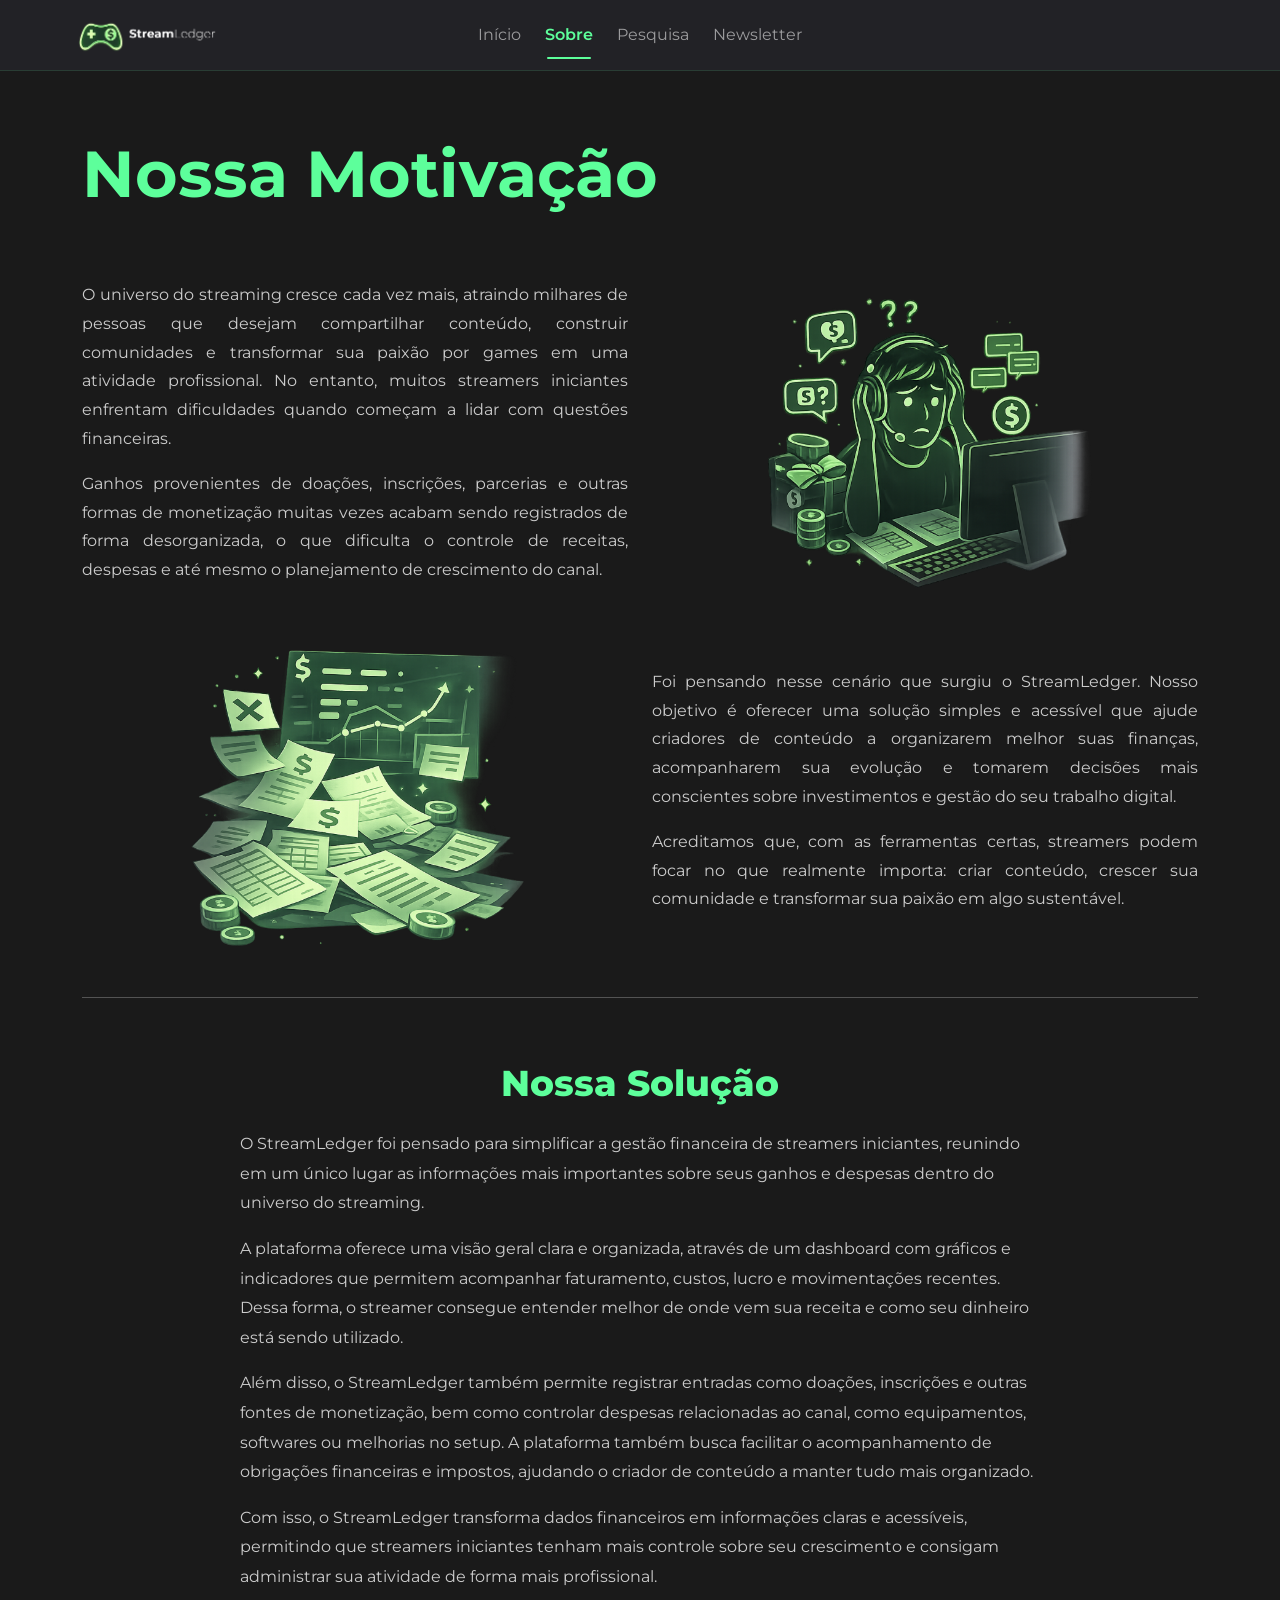
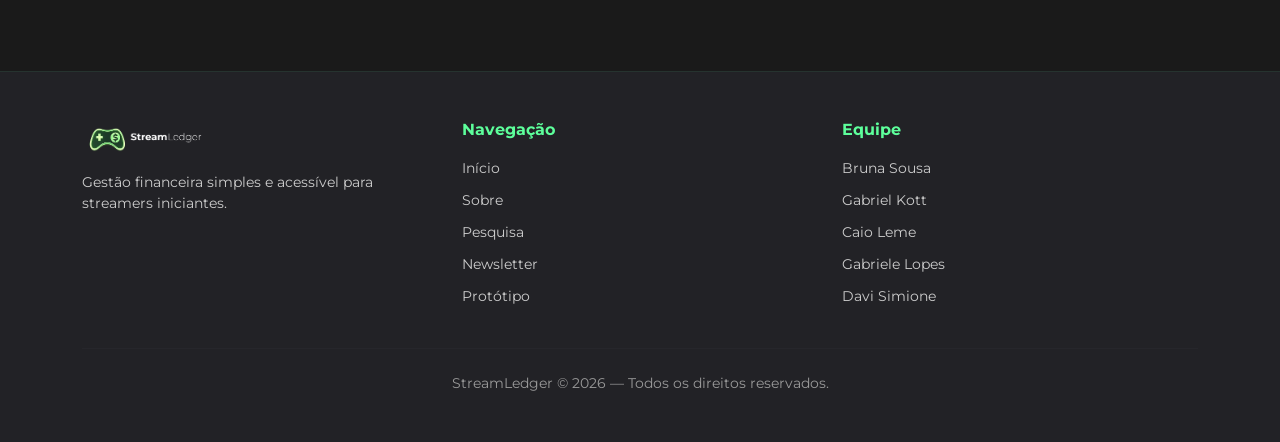
==== commit c383f802: "feat(animation): implement fade-in animations across multiple HTML pages and override dialog by toas" ====
--- a/about.html
+++ b/about.html
@@ -41,10 +41,10 @@
     <div class="container-xl">
 
       <section class="section-hero py-5">
-        <h1>Nossa Motivação</h1>
+        <h1 class="fade-in">Nossa Motivação</h1>
       </section>
 
-      <div class="row align-items-center mb-5 gy-4">
+      <div class="row align-items-center mb-5 gy-4 fade-in fade-in-d1">
         <div class="col-12 col-md-6">
           <p class="text-body-secondary" style="text-align: justify; line-height: 1.8;">
             O universo do streaming cresce cada vez mais, atraindo milhares de pessoas que desejam
@@ -63,7 +63,7 @@
         </div>
       </div>
 
-      <div class="row align-items-center mb-5 gy-4">
+      <div class="row align-items-center mb-5 gy-4 fade-in fade-in-d2">
         <div class="col-12 col-md-6 order-md-1 order-2">
           <div class="two-col__media two-col__media--solution" role="img" aria-label="Documentos e moedas organizados" style="min-height: 300px;"></div>
         </div>
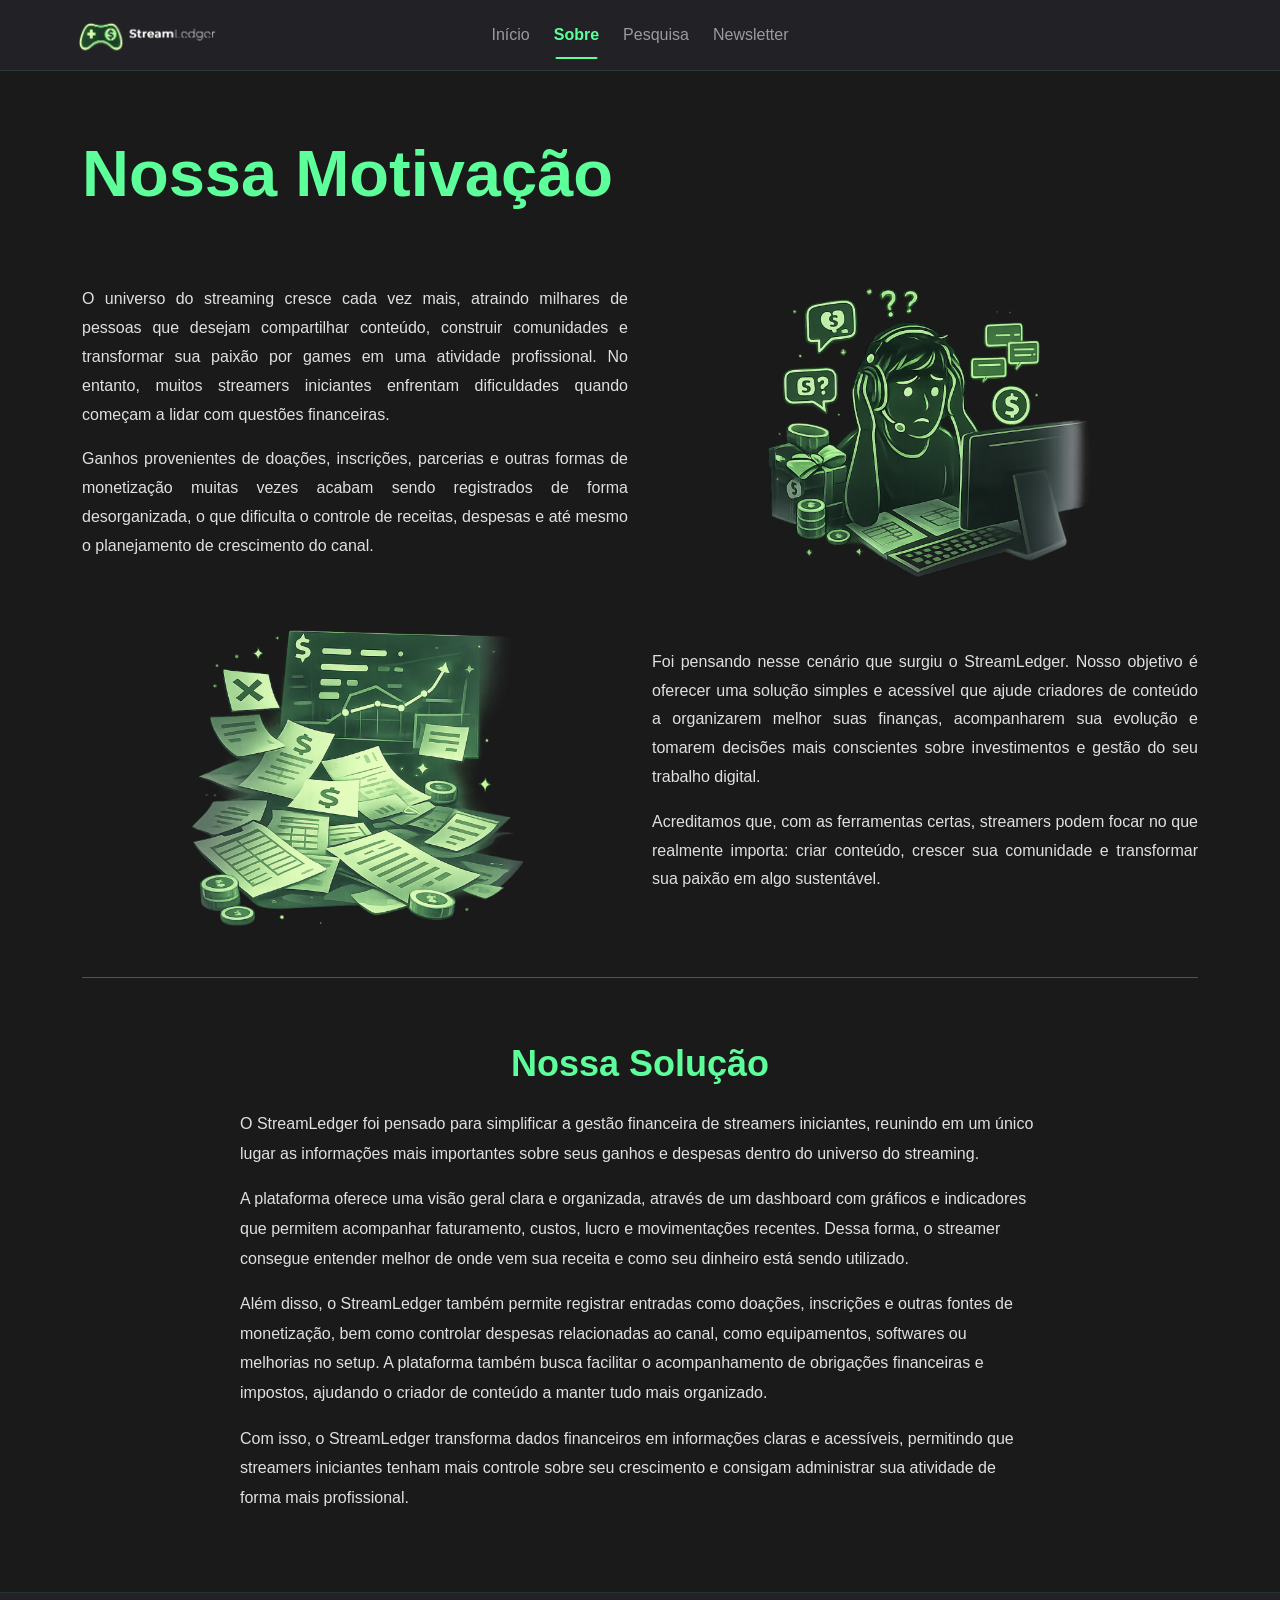
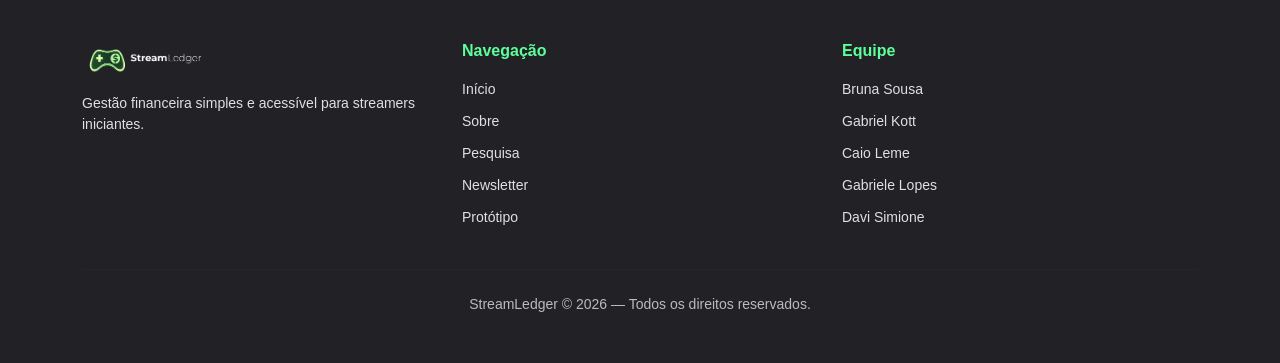
==== commit ef8e50d7: "feat(security): implement security headers, input sanitization, and data obfuscation" ====
--- a/about.html
+++ b/about.html
@@ -1,6 +1,7 @@
 <!DOCTYPE html>
 <html lang="pt-BR" data-bs-theme="dark">
 <head>
+  <meta http-equiv="Content-Security-Policy" content="default-src 'self'; style-src 'self' 'unsafe-inline' https://cdn.jsdelivr.net https://fonts.googleapis.com; font-src 'self' https://fonts.gstatic.com; script-src 'self' https://cdn.jsdelivr.net; img-src 'self' data:; media-src 'self';">
   <meta charset="UTF-8">
   <meta name="viewport" content="width=device-width, initial-scale=1.0">
   <title>StreamLedger | Sobre</title>
@@ -136,11 +137,11 @@
         <div class="col-12 col-md-4">
           <h6 class="fw-bold mb-3" style="color: var(--neon);">Equipe</h6>
           <ul class="list-unstyled d-flex flex-column gap-2">
-            <li><a href="#" class="text-body-secondary text-decoration-none small">Bruna Sousa</a></li>
-            <li><a href="#" class="text-body-secondary text-decoration-none small">Gabriel Kott</a></li>
-            <li><a href="#" class="text-body-secondary text-decoration-none small">Caio Leme</a></li>
-            <li><a href="#" class="text-body-secondary text-decoration-none small">Gabriele Lopes</a></li>
-            <li><a href="#" class="text-body-secondary text-decoration-none small">Davi Simione</a></li>
+            <li><a href="https://www.linkedin.com/in/brunasousasantos/" target="_blank" class="text-body-secondary text-decoration-none small">Bruna Sousa</a></li>
+            <li><a href="https://www.linkedin.com/in/gabriel-kott-3494342ab/?skipRedirect=true" target="_blank" class="text-body-secondary text-decoration-none small">Gabriel Kott</a></li>
+            <li><a href="https://www.linkedin.com/in/caiobertaglia/" target="_blank" class="text-body-secondary text-decoration-none small">Caio Leme</a></li>
+            <li><a href="https://www.linkedin.com/in/gabrielelopes1925/" target="_blank" class="text-body-secondary text-decoration-none small">Gabriele Lopes</a></li>
+            <li><a href="https://www.linkedin.com/in/davi-simione-01127830b/" target="_blank" class="text-body-secondary text-decoration-none small">Davi Simione</a></li>
           </ul>
         </div>
       </div>
@@ -150,5 +151,6 @@
   </footer>
 
   <script src="https://cdn.jsdelivr.net/npm/bootstrap@5.3.3/dist/js/bootstrap.bundle.min.js"></script>
+  <script type="module" src="JS/main.js"></script>
 </body>
 </html>
